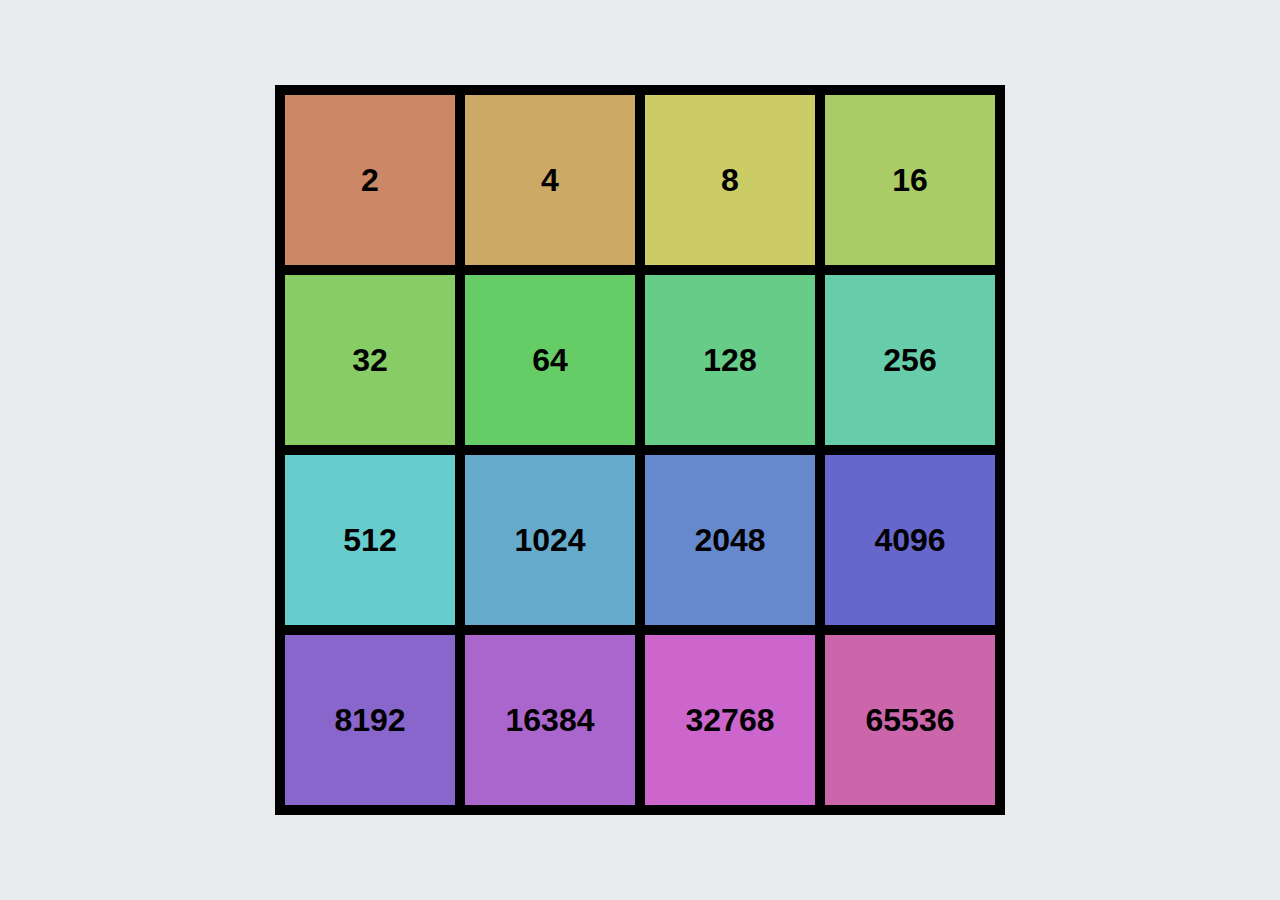
==== index.html @ 304964a3 "first commit" ====
<!DOCTYPE html>
<html lang="fr">

<head>
    <meta charset="UTF-8">
    <meta name="viewport" content="width=device-width, initial-scale=1.0">
    <title>2048 Bot</title>
    <link rel="stylesheet" href="style.css">
</head>

<body>
    <section class="game-board"></section>

    <script src="GameBoardCreation.js"></script>
    <script src="TilesCreation.js"></script>
</body>

</html>
---- style.css ----
body {
    display: flex;
    justify-content: center;
    align-items: center;
    width: 100vw;
    height: 100vh;
    margin: 0;
    background-color: #e9ecef;
}

.game-board {
    display: grid;
    grid-template-columns: repeat(4, 1fr);
    grid-template-rows: repeat(4, 1fr);
}

.tilePlace {
    background-color: #ced4da;
}

.tileValue{
    width: 100%;
    height: 100%;
    display: flex;
    align-items: center;
    justify-content: center;
    
}
.tileValue p {
    font-size: 2rem;
    margin: 0;
    color: black;
    font-family: Arial;
    font-weight: bold;
}

@media (width < 600px) {
    .tileValue p {
        font-size: 1.5rem;
    }
}
@media (width < 400px) {
    .tileValue p {
        font-size: 1rem;
    }
}
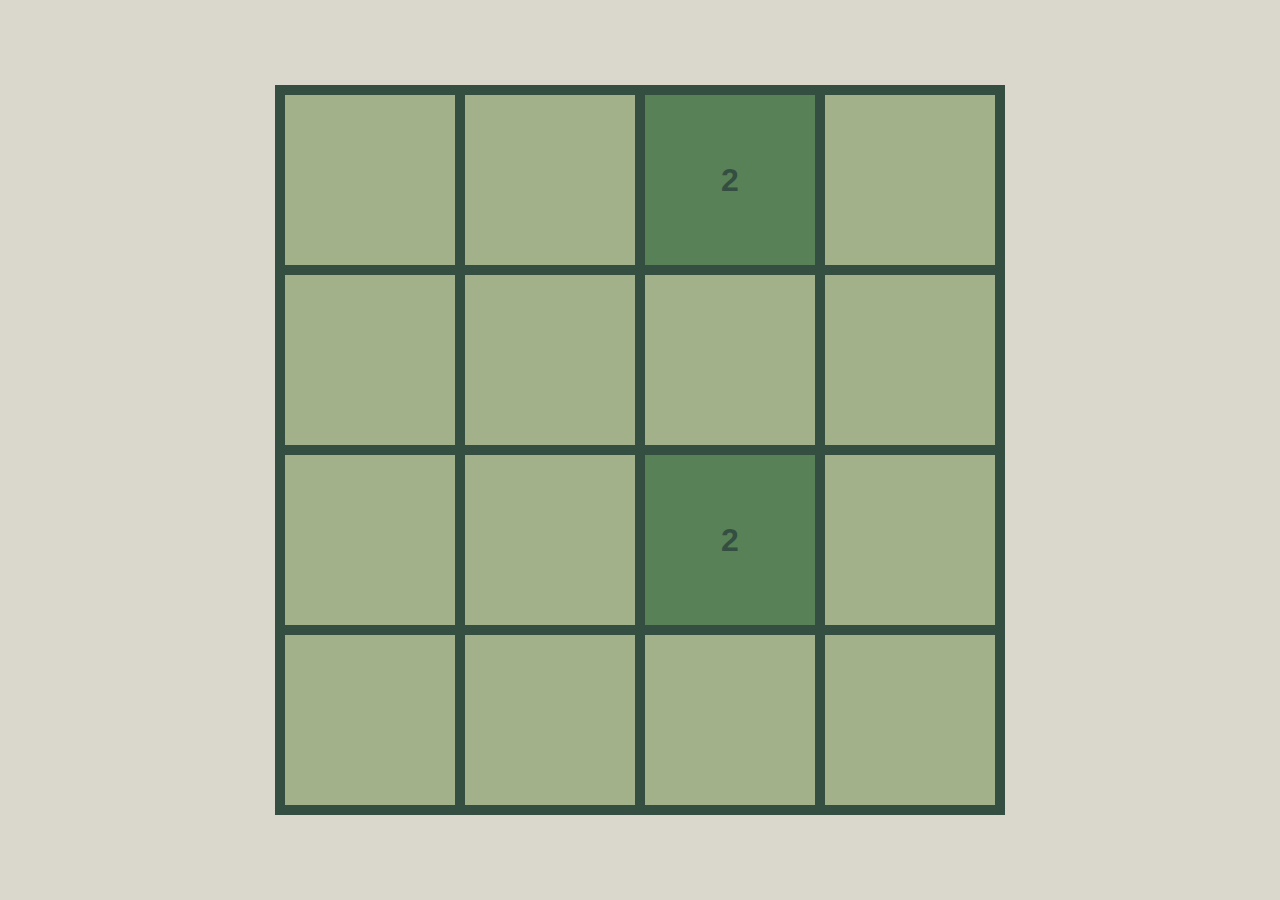
==== commit dded783d: "add logique game" ====
--- a/index.html
+++ b/index.html
@@ -11,8 +11,7 @@
 <body>
     <section class="game-board"></section>
 
-    <script src="GameBoardCreation.js"></script>
-    <script src="TilesCreation.js"></script>
+    <script type="module" src="game.js"></script>
 </body>
 
 </html>--- a/style.css
+++ b/style.css
@@ -5,7 +5,7 @@
     width: 100vw;
     height: 100vh;
     margin: 0;
-    background-color: #e9ecef;
+    background-color: #dad7cd;
 }
 
 .game-board {
@@ -15,7 +15,7 @@
 }
 
 .tilePlace {
-    background-color: #ced4da;
+    background-color: #a3b18a;
 }
 
 .tileValue{
@@ -29,7 +29,7 @@
 .tileValue p {
     font-size: 2rem;
     margin: 0;
-    color: black;
+    color: #344e41;
     font-family: Arial;
     font-weight: bold;
 }
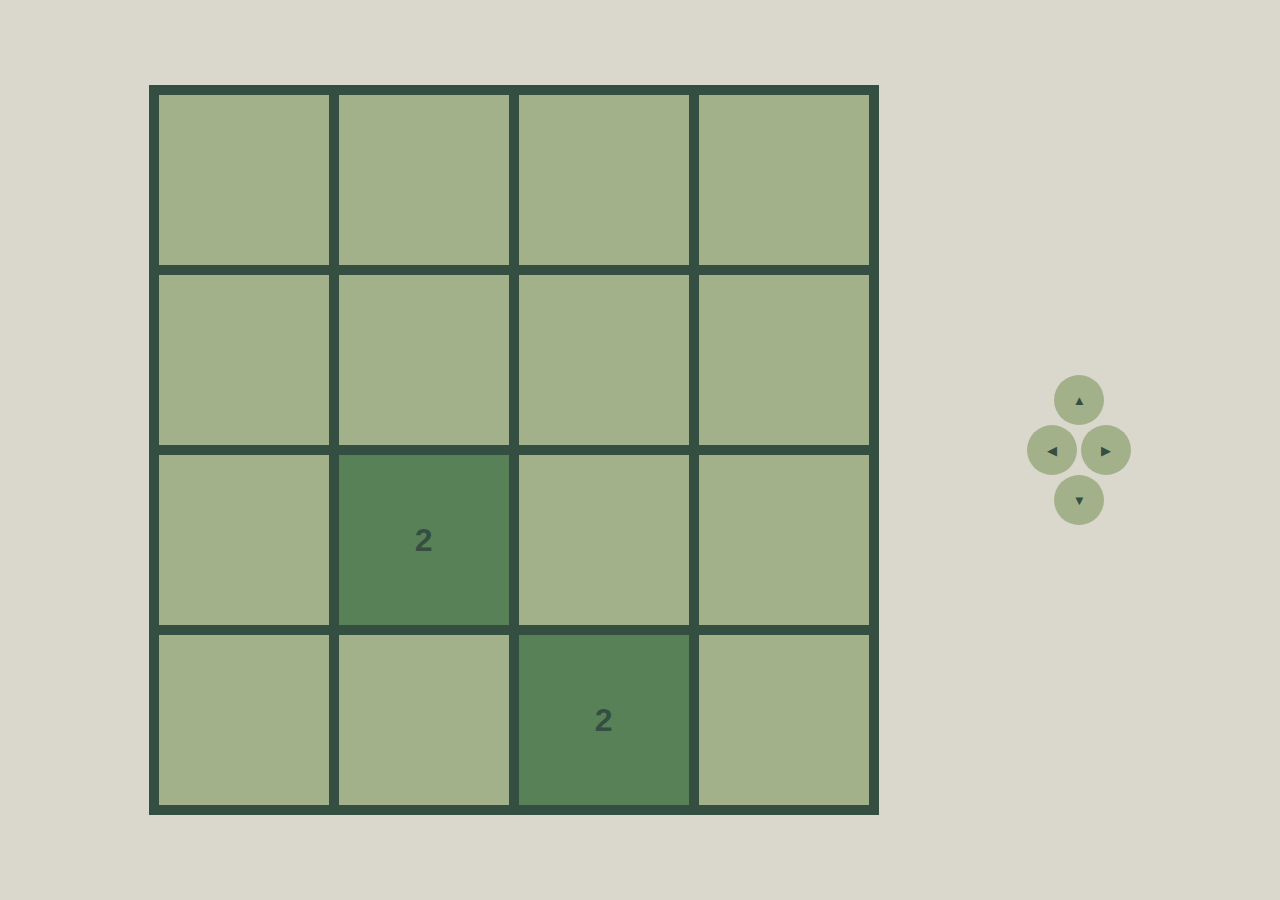
==== commit 5be479ea: "new version" ====
--- a/index.html
+++ b/index.html
@@ -11,6 +11,16 @@
 <body>
     <section class="game-board"></section>
 
+    <section class="buttons">
+        <button id="up">▲</button>
+        <div>
+            <button id="left">◀</button>
+            <button id="right">▶</button>
+
+        </div>
+        <button id="bottom">▼</button>
+    </section>
+
     <script type="module" src="game.js"></script>
 </body>
 
--- a/style.css
+++ b/style.css
@@ -1,12 +1,35 @@
 body {
     display: flex;
-    justify-content: center;
+    justify-content: space-evenly;
     align-items: center;
     width: 100vw;
     height: 100vh;
     margin: 0;
     background-color: #dad7cd;
 }
+
+.buttons {
+    display: flex;
+    flex-direction: column;
+    justify-content: center;
+    align-items: center;
+}
+
+
+button {
+    background: #a3b18a;
+    color: #344e41;
+    border-radius: 100px;
+    border: none;
+    cursor: pointer;
+    width: 50px;
+    height: 50px;
+}
+
+button:hover {
+    background: #99ac78;
+}
+
 
 .game-board {
     display: grid;
@@ -35,6 +58,9 @@
 }
 
 @media (width < 600px) {
+    body {
+        flex-direction: column;
+    }
     .tileValue p {
         font-size: 1.5rem;
     }
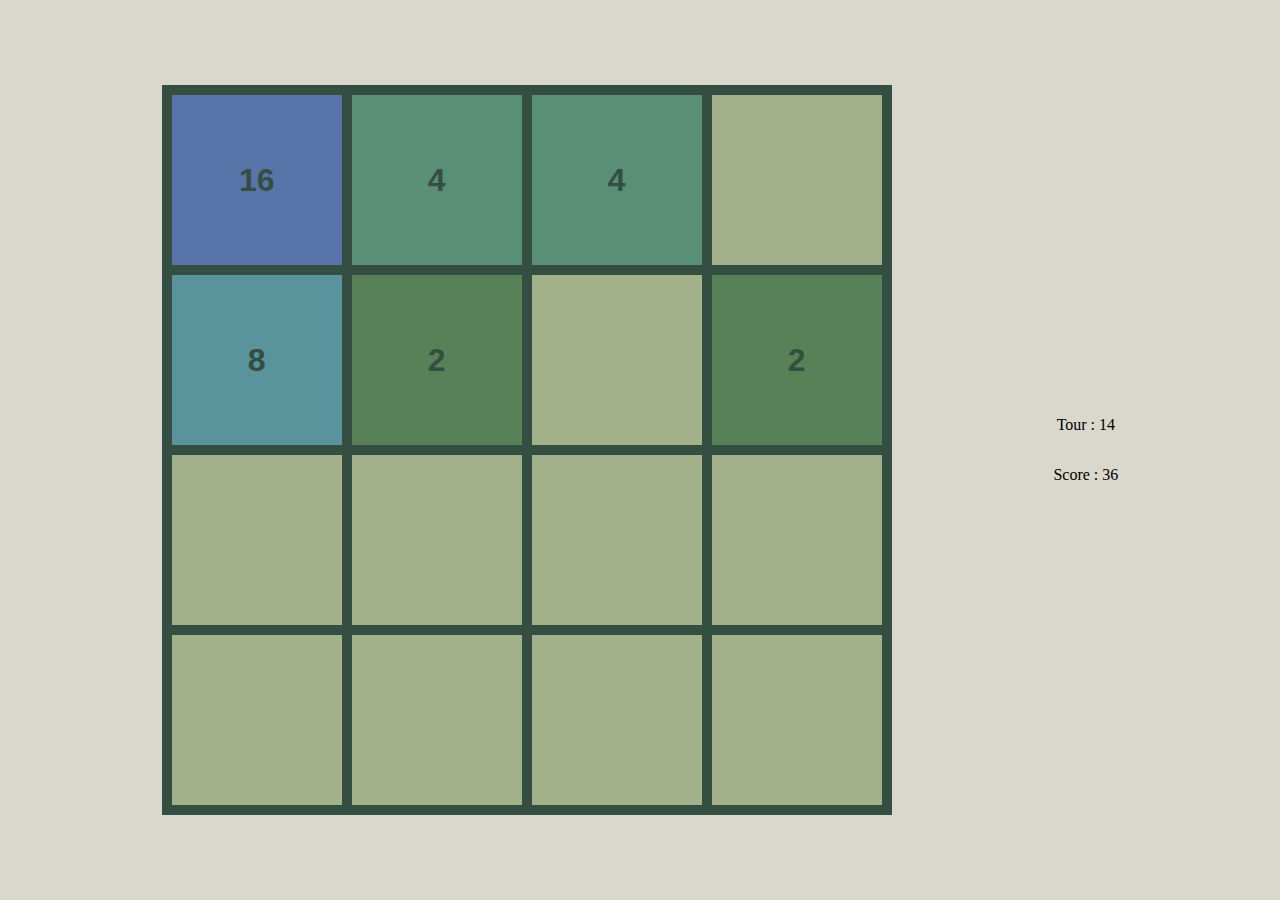
==== commit 6bee8c9d: "iav1" ====
--- a/index.html
+++ b/index.html
@@ -12,16 +12,11 @@
     <section class="game-board"></section>
 
     <section class="buttons">
-        <button id="up">▲</button>
-        <div>
-            <button id="left">◀</button>
-            <button id="right">▶</button>
-
-        </div>
-        <button id="bottom">▼</button>
+        <p>Tour : <span class="round"></span></p>
+        <p>Score : <span class="score"></span></p>
     </section>
 
-    <script type="module" src="game.js"></script>
+    <script type="module" src="game_iav1.js"></script>
 </body>
 
 </html>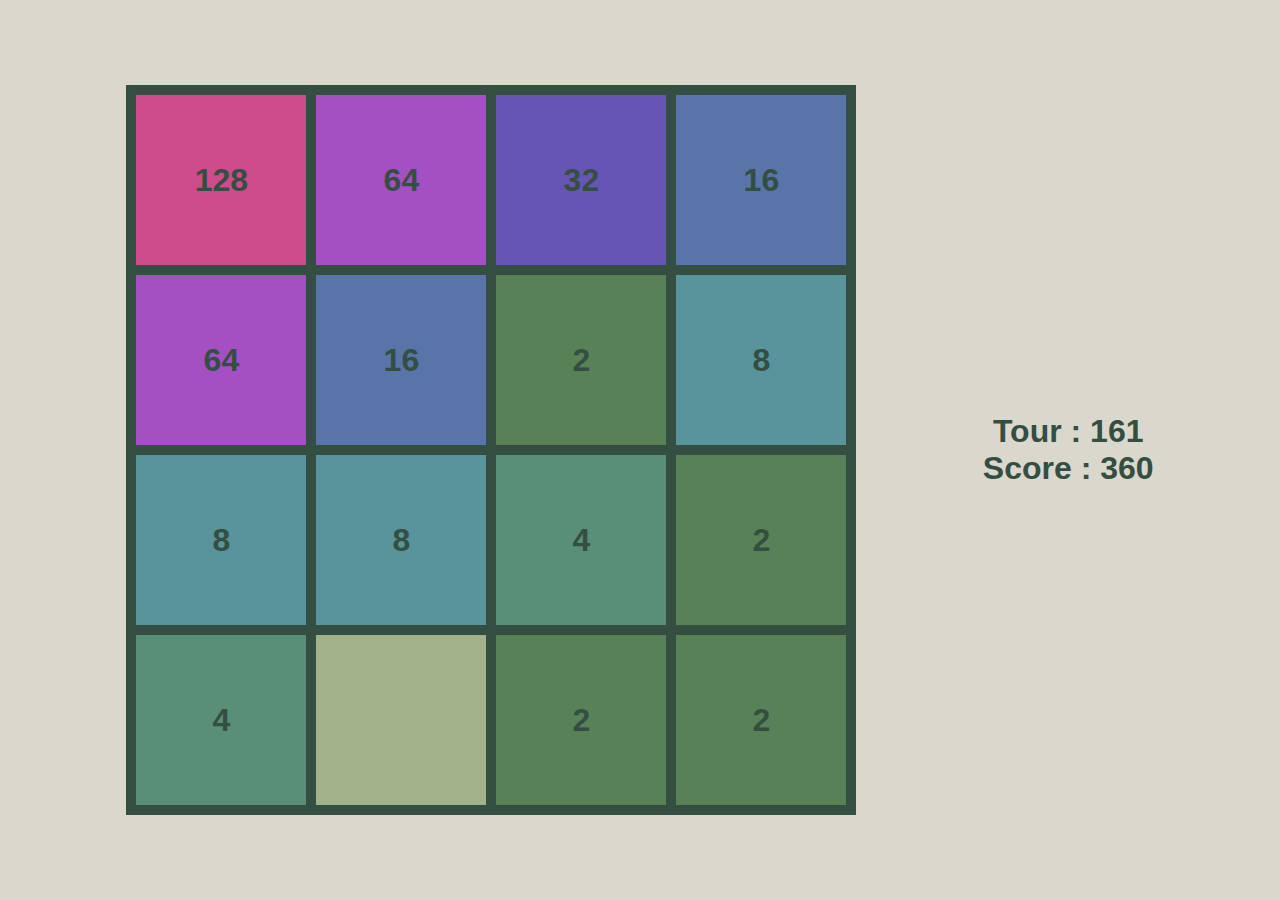
==== commit c89d3d01: "Finish" ====
--- a/index.html
+++ b/index.html
@@ -16,7 +16,7 @@
         <p>Score : <span class="score"></span></p>
     </section>
 
-    <script type="module" src="game_iav1.js"></script>
+    <script type="module" src="game.js"></script>
 </body>
 
 </html>--- a/style.css
+++ b/style.css
@@ -49,7 +49,7 @@
     justify-content: center;
     
 }
-.tileValue p {
+p {
     font-size: 2rem;
     margin: 0;
     color: #344e41;
